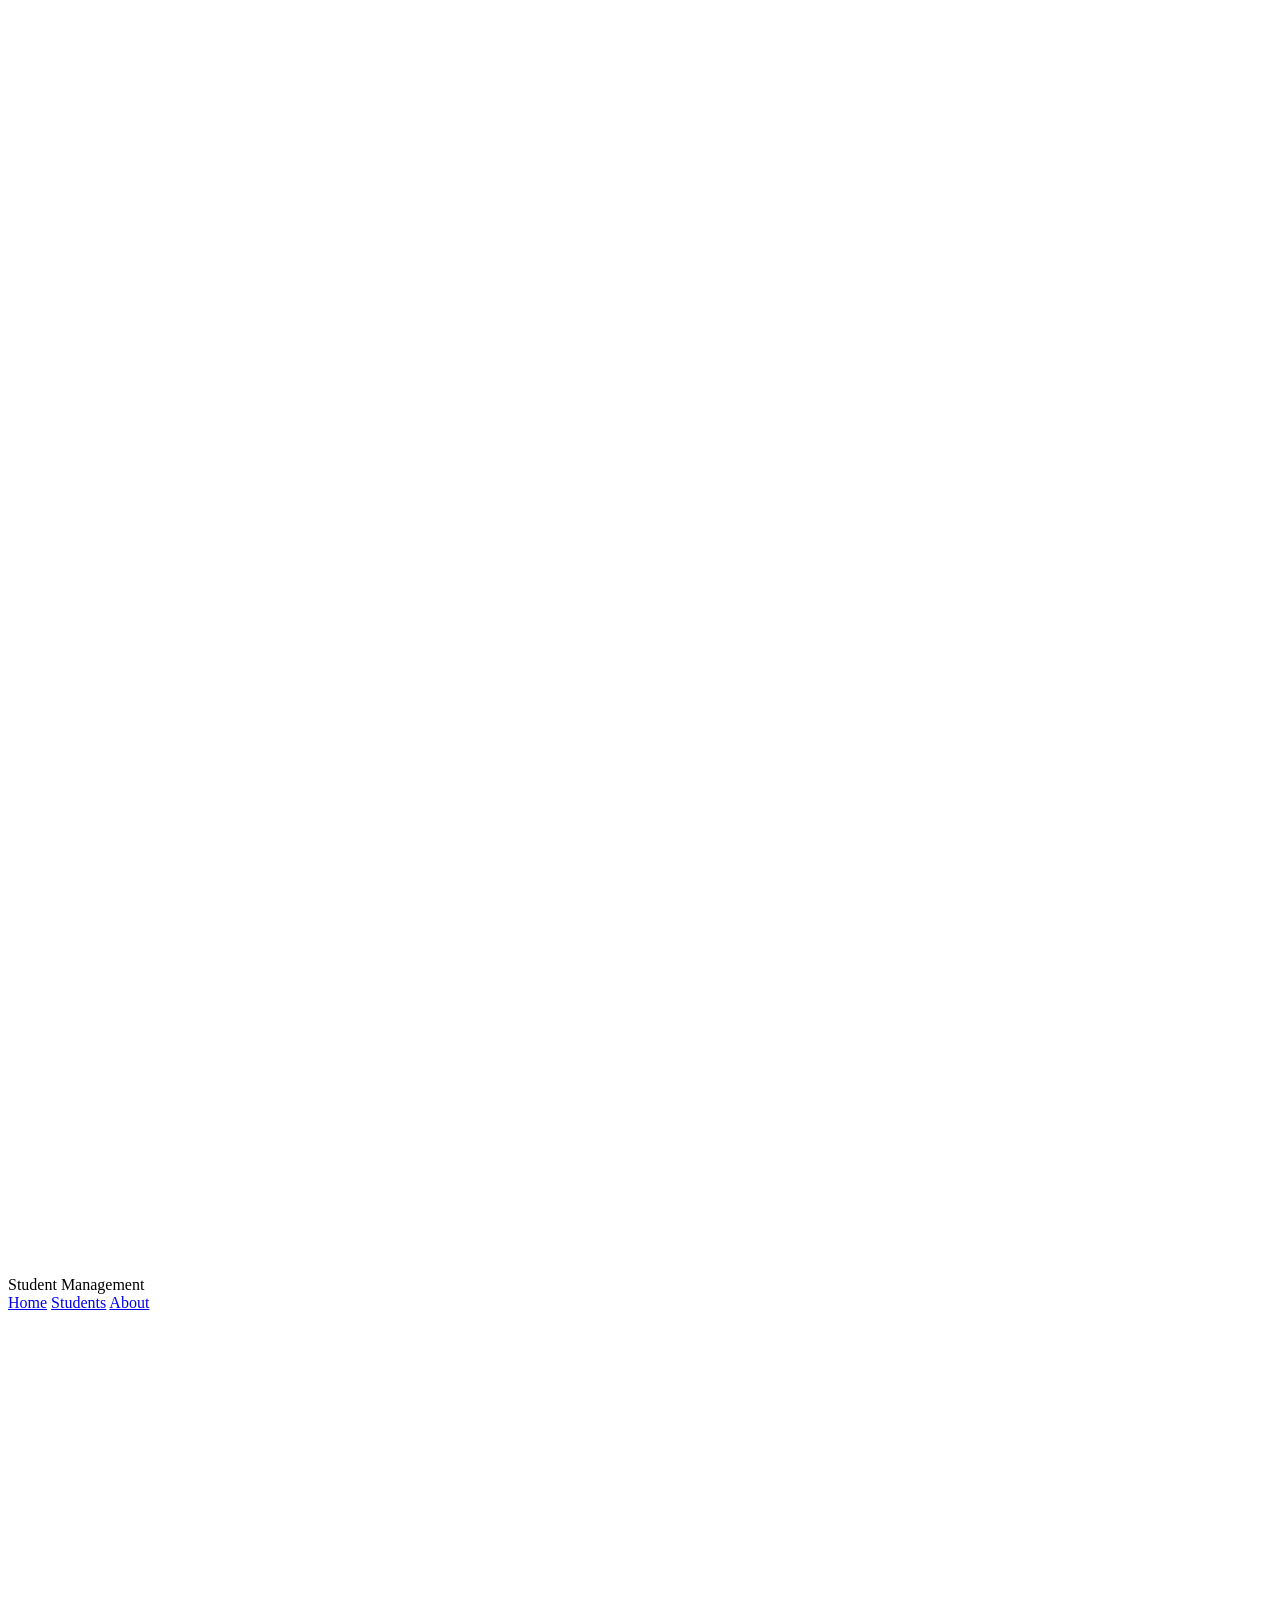
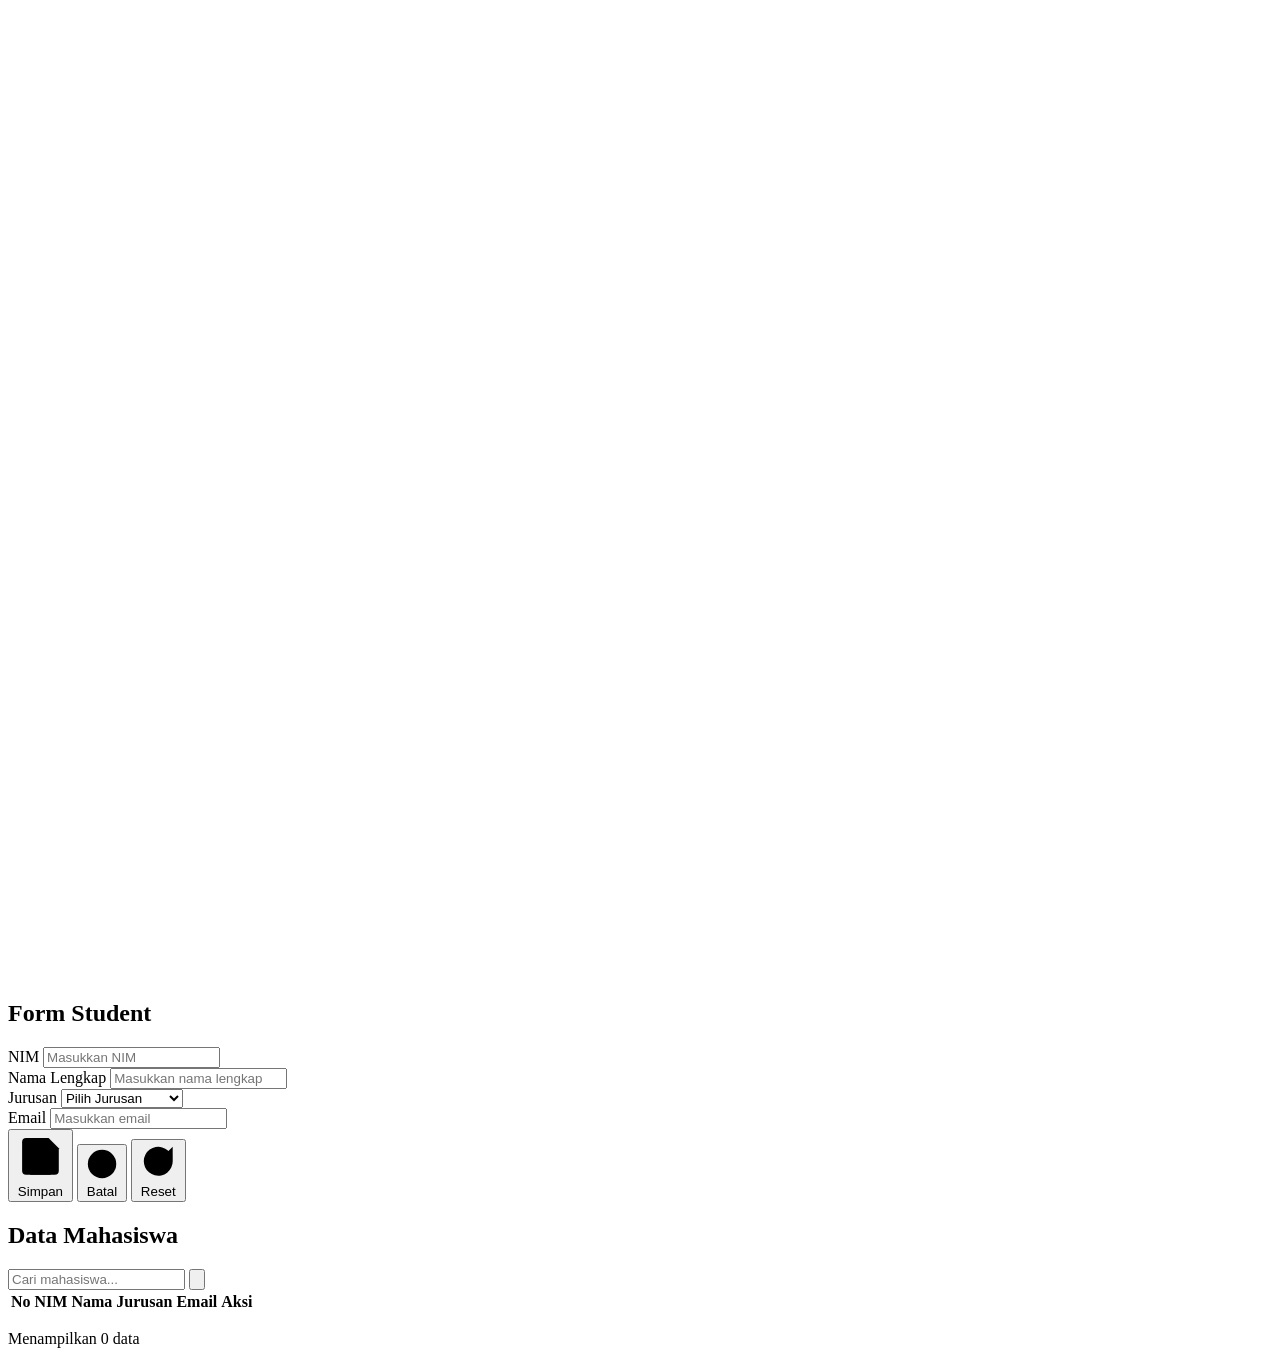
==== W5/index.html @ aa4b8e97 "Add files via upload" ====
<!DOCTYPE html>
<html lang="id">
<head>
  <meta charset="UTF-8">
  <meta name="viewport" content="width=device-width, initial-scale=1.0">
  <title>Student Management</title>
  <link rel="stylesheet" href="D:\Coolyeah\PWeb\W5\style.css">
</head>
<body>

  <!-- NAVBAR -->
  <header class="navbar">
    <div class="brand">
      <svg viewBox="0 0 24 24" style="fill:white;stroke:none"><path d="M12 3 1 9l11 6 9-4.9V17h2V9L12 3zm-6 9.2V16c0 1.7 2.7 3 6 3s6-1.3 6-3v-3.8l-6 3.3-6-3.3z"/></svg>
      <span>Student Management</span>
    </div>
    <nav class="nav-menu">
      <a href="#">Home</a>
      <a href="#">Students</a>
      <a href="#">About</a>
      <span class="avatar">
        <svg viewBox="0 0 24 24"><path d="M12 2a10 10 0 1 0 0 20 10 10 0 0 0 0-20zm0 4a3.5 3.5 0 1 1 0 7 3.5 3.5 0 0 1 0-7zm0 14.2a8 8 0 0 1-6.2-3c.1-2 4.1-3.1 6.2-3.1s6.1 1.1 6.2 3.1a8 8 0 0 1-6.2 3z" style="fill:white"/></svg>
      </span>
    </nav>
  </header>

  <main class="container">

    <!-- FORM STUDENT -->
    <section class="card">
      <h2>Form Student</h2>
      <form id="studentForm">
        <div class="form-group">
          <label for="nim">NIM</label>
          <input type="text" id="nim" placeholder="Masukkan NIM" required>
        </div>
        <div class="form-group">
          <label for="nama">Nama Lengkap</label>
          <input type="text" id="nama" placeholder="Masukkan nama lengkap" required>
        </div>
        <div class="form-group">
          <label for="jurusan">Jurusan</label>
          <select id="jurusan" required>
            <option value="">Pilih Jurusan</option>
            <option>Informatika</option>
            <option>Sistem Informasi</option>
            <option>Teknik Komputer</option>
            <option>Manajemen</option>
          </select>
        </div>
        <div class="form-group">
          <label for="email">Email</label>
          <input type="email" id="email" placeholder="Masukkan email" required>
        </div>

        <div class="form-actions">
          <button type="submit" class="btn btn-primary">
            <svg viewBox="0 0 24 24"><path d="M19 21H5a2 2 0 0 1-2-2V5a2 2 0 0 1 2-2h11l5 5v11a2 2 0 0 1-2 2z"/><path d="M17 21v-8H7v8M7 3v5h8"/></svg>
            Simpan
          </button>
          <button type="button" class="btn btn-secondary" id="btnBatal">
            <svg viewBox="0 0 24 24"><circle cx="12" cy="12" r="10"/><path d="m4.9 4.9 14.2 14.2"/></svg>
            Batal
          </button>
          <button type="reset" class="btn btn-danger" id="btnReset">
            <svg viewBox="0 0 24 24"><path d="M21 12a9 9 0 1 1-3-6.7L21 8"/><path d="M21 3v5h-5"/></svg>
            Reset
          </button>
        </div>
      </form>
    </section>

    <!-- DATA MAHASISWA -->
    <section class="card">
      <div class="table-header">
        <h2>Data Mahasiswa</h2>
        <div class="search-box">
          <input type="text" id="search" placeholder="Cari mahasiswa...">
          <button type="button" aria-label="Cari">
            <svg viewBox="0 0 24 24"><circle cx="11" cy="11" r="7"/><path d="m21 21-4.3-4.3"/></svg>
          </button>
        </div>
      </div>

      <div class="table-wrap">
        <table>
          <thead>
            <tr>
              <th>No</th>
              <th>NIM</th>
              <th>Nama</th>
              <th>Jurusan</th>
              <th>Email</th>
              <th>Aksi</th>
            </tr>
          </thead>
          <tbody id="tableBody"></tbody>
        </table>
      </div>

      <div class="table-footer">
        <p id="info">Menampilkan 0 data</p>
        <div class="pagination" id="pagination"></div>
      </div>
    </section>

  </main>

  <script src="D:\Coolyeah\PWeb\W5\app.js"></script>
</body>
</html>
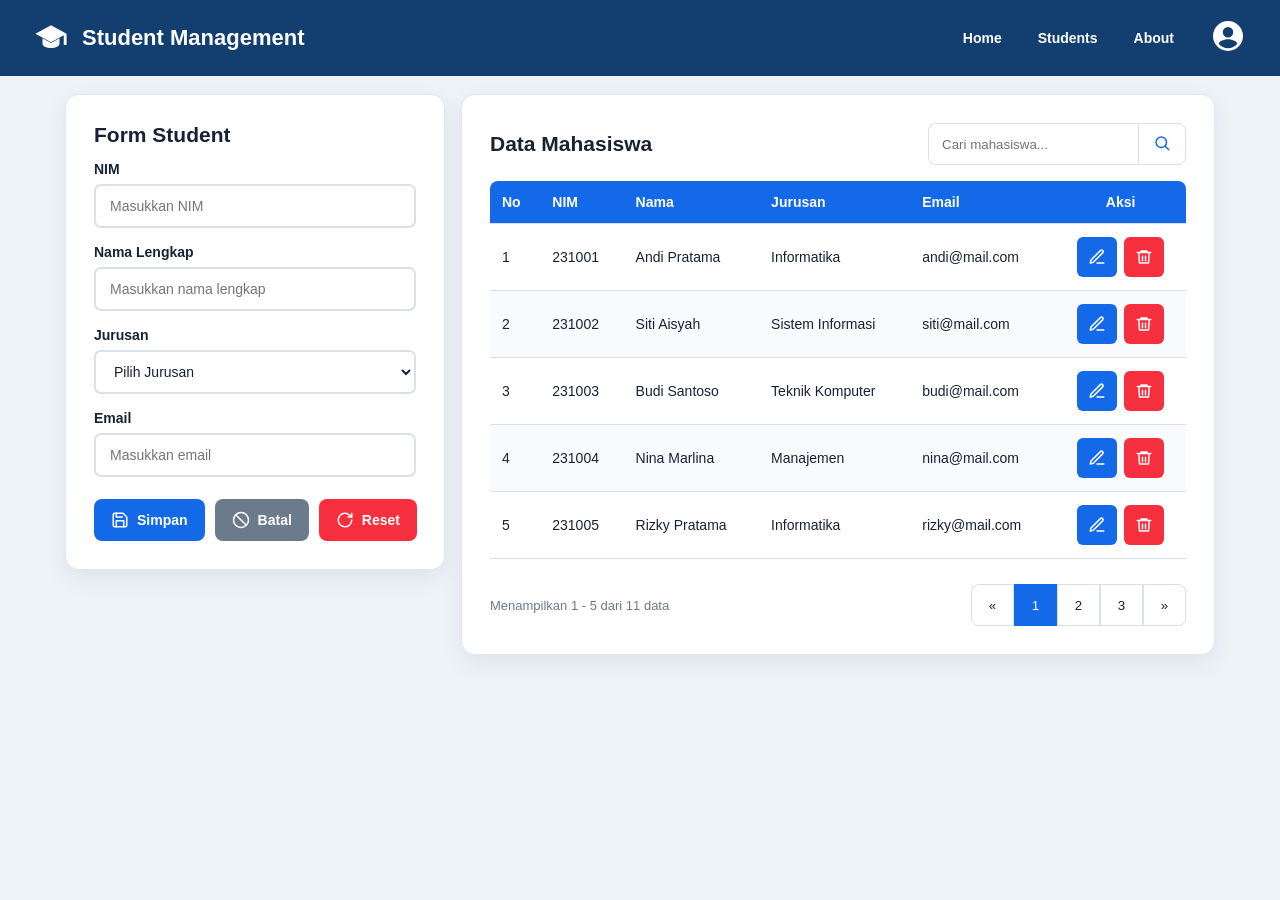
==== commit e5bcb14f: "Update index.html" ====
--- a/W5/index.html
+++ b/W5/index.html
@@ -4,7 +4,7 @@
   <meta charset="UTF-8">
   <meta name="viewport" content="width=device-width, initial-scale=1.0">
   <title>Student Management</title>
-  <link rel="stylesheet" href="D:\Coolyeah\PWeb\W5\style.css">
+  <link rel="stylesheet" href="style.css">
 </head>
 <body>
 
@@ -106,6 +106,6 @@
 
   </main>
 
-  <script src="D:\Coolyeah\PWeb\W5\app.js"></script>
+  <script src="app.js"></script>
 </body>
 </html>
--- a/W5/style.css
+++ b/W5/style.css
@@ -0,0 +1,343 @@
+* {
+  margin: 0;
+  padding: 0;
+  box-sizing: border-box;
+}
+
+body {
+  min-height: 100vh;
+  font-family: "Segoe UI", Arial, sans-serif;
+  color: #182235;
+  background: #eef3f8;
+}
+
+/*CSS VARIABLES*/
+
+:root {
+  --primary: #1469e8;
+  --primary-dark: #0f4fae;
+  --danger: #f52f3d;
+  --secondary: #6c7b8b;
+  --border: #d9e0e8;
+  --text: #182235;
+  --surface: #ffffff;
+  --radius: 14px;
+}
+
+svg {
+  width: 18px;
+  height: 18px;
+  fill: none;
+  stroke: currentColor;
+  stroke-width: 2;
+  stroke-linecap: round;
+  stroke-linejoin: round;
+}
+
+/*NAVBAR*/
+.navbar {
+  height: 76px;
+  padding: 0 34px;
+  display: flex;
+  align-items: center;
+  justify-content: space-between;
+  color: white;
+  background: #123f70;
+}
+
+.brand {
+  display: flex;
+  align-items: center;
+  gap: 14px;
+  font-size: 22px;
+  font-weight: 700;
+}
+
+.brand svg {
+  width: 34px;
+  height: 34px;
+}
+
+.nav-menu {
+  display: flex;
+  align-items: center;
+  gap: 36px;
+}
+
+.nav-menu a {
+  color: white;
+  text-decoration: none;
+  font-size: 14px;
+  font-weight: 600;
+}
+
+.nav-menu a:hover {
+  text-decoration: underline;
+}
+
+.avatar svg {
+  width: 36px;
+  height: 36px;
+  fill: white;
+  stroke: none;
+}
+
+/*LAYOUT UTAMA (CSS Grid)*/
+.container {
+  width: min(1150px, calc(100% - 32px));
+  margin: 18px auto;
+  display: grid;
+  grid-template-columns: 380px 1fr;
+  gap: 16px;
+  align-items: start;
+}
+
+/*CARD COMPONENT*/
+.card {
+  background: var(--surface);
+  border: 1px solid #e3e8ee;
+  border-radius: var(--radius);
+  padding: 28px;
+  box-shadow: 0 8px 22px rgba(33, 54, 79, .08);
+}
+
+.card h2 {
+  font-size: 21px;
+  margin-bottom: 14px;
+}
+
+/*FORM*/
+.form-group {
+  margin-bottom: 16px;
+}
+
+.form-group label {
+  display: block;
+  margin-bottom: 7px;
+  font-weight: 600;
+  font-size: 14px;
+}
+
+.form-group input,
+.form-group select {
+  width: 100%;
+  height: 44px;
+  padding: 0 14px;
+  border: 2px solid var(--border);
+  border-radius: 7px;
+  font-size: 14px;
+  font-family: inherit;
+  color: var(--text);
+  background: white;
+  outline: none;
+}
+
+/* Focus state */
+.form-group input:focus,
+.form-group select:focus {
+  border-color: var(--primary);
+  box-shadow: 0 0 0 3px rgba(20, 105, 232, .10);
+}
+
+.form-actions {
+  display: flex;
+  gap: 10px;
+  margin-top: 22px;
+}
+
+/* BUTTON (Reusable)*/
+.btn {
+  min-height: 42px;
+  padding: 0 17px;
+  border: 0;
+  border-radius: 8px;
+  color: white;
+  font-weight: 600;
+  font-size: 14px;
+  font-family: inherit;
+  cursor: pointer;
+  display: inline-flex;
+  align-items: center;
+  gap: 8px;
+  transition: filter .15s;
+}
+
+.btn:hover {
+  filter: brightness(.92);
+}
+
+.btn-primary { background: var(--primary); }
+.btn-secondary { background: var(--secondary); }
+.btn-danger { background: var(--danger); }
+
+/*TABLE HEADER + SEARCH (Flexbox)*/
+.table-header {
+  display: flex;
+  align-items: center;
+  justify-content: space-between;
+  gap: 12px;
+  margin-bottom: 16px;
+}
+
+.table-header h2 {
+  margin-bottom: 0;
+}
+
+.search-box {
+  display: flex;
+  height: 42px;
+}
+
+.search-box input {
+  width: 210px;
+  padding: 0 13px;
+  border: 1px solid var(--border);
+  border-right: 0;
+  border-radius: 8px 0 0 8px;
+  font-family: inherit;
+  outline: none;
+}
+
+.search-box input:focus {
+  border-color: var(--primary);
+}
+
+.search-box button {
+  width: 48px;
+  border: 1px solid var(--border);
+  border-radius: 0 8px 8px 0;
+  background: white;
+  color: var(--primary);
+  cursor: pointer;
+}
+
+/*TABLE*/
+.table-wrap {
+  overflow-x: auto;
+}
+
+table {
+  width: 100%;
+  border-collapse: separate;
+  border-spacing: 0;
+  font-size: 14px;
+}
+
+th,
+td {
+  padding: 13px 12px;
+  border-bottom: 1px solid var(--border);
+  text-align: left;
+}
+
+th {
+  color: white;
+  background: var(--primary);
+}
+
+th:first-child { border-radius: 8px 0 0 0; }
+th:last-child { border-radius: 0 8px 0 0; text-align: center; }
+
+tbody tr:nth-child(even) {
+  background: #f8fafd;
+}
+
+tbody tr:hover {
+  background: #f5f9ff;
+}
+
+/*ACTION BUTTON (Edit / Delete)*/
+.actions {
+  display: flex;
+  justify-content: center;
+  gap: 7px;
+}
+
+.action {
+  width: 40px;
+  height: 40px;
+  border: 0;
+  border-radius: 6px;
+  color: white;
+  cursor: pointer;
+  display: grid;
+  place-items: center;
+}
+
+.action:hover { filter: brightness(.9); }
+.edit { background: var(--primary); }
+.delete { background: var(--danger); }
+
+/*TABLE FOOTER + PAGINATION*/
+.table-footer {
+  display: flex;
+  align-items: center;
+  justify-content: space-between;
+  flex-wrap: wrap;
+  gap: 12px;
+  margin-top: 25px;
+}
+
+.table-footer p {
+  font-size: 13px;
+  color: var(--secondary);
+}
+
+.pagination {
+  display: flex;
+  justify-content: flex-end;
+}
+
+.pagination button {
+  min-width: 43px;
+  height: 42px;
+  border: 1px solid var(--border);
+  background: white;
+  color: var(--text);
+  font-family: inherit;
+  cursor: pointer;
+}
+
+.pagination button:first-child { border-radius: 8px 0 0 8px; }
+.pagination button:last-child { border-radius: 0 8px 8px 0; }
+.pagination button:hover { background: #f0f5fc; }
+
+.pagination .active {
+  color: white;
+  background: var(--primary);
+  border-color: var(--primary);
+}
+
+/*RESPONSIVE*/
+@media (max-width: 950px) {
+  .container {
+    grid-template-columns: 1fr;
+  }
+}
+
+@media (max-width: 650px) {
+  .navbar {
+    padding: 0 18px;
+  }
+
+  .nav-menu a {
+    display: none;
+  }
+
+  .table-header {
+    flex-direction: column;
+    align-items: stretch;
+  }
+
+  .search-box input {
+    width: 100%;
+  }
+
+  .form-actions {
+    flex-wrap: wrap;
+  }
+
+  .card {
+    padding: 20px;
+  }
+}
